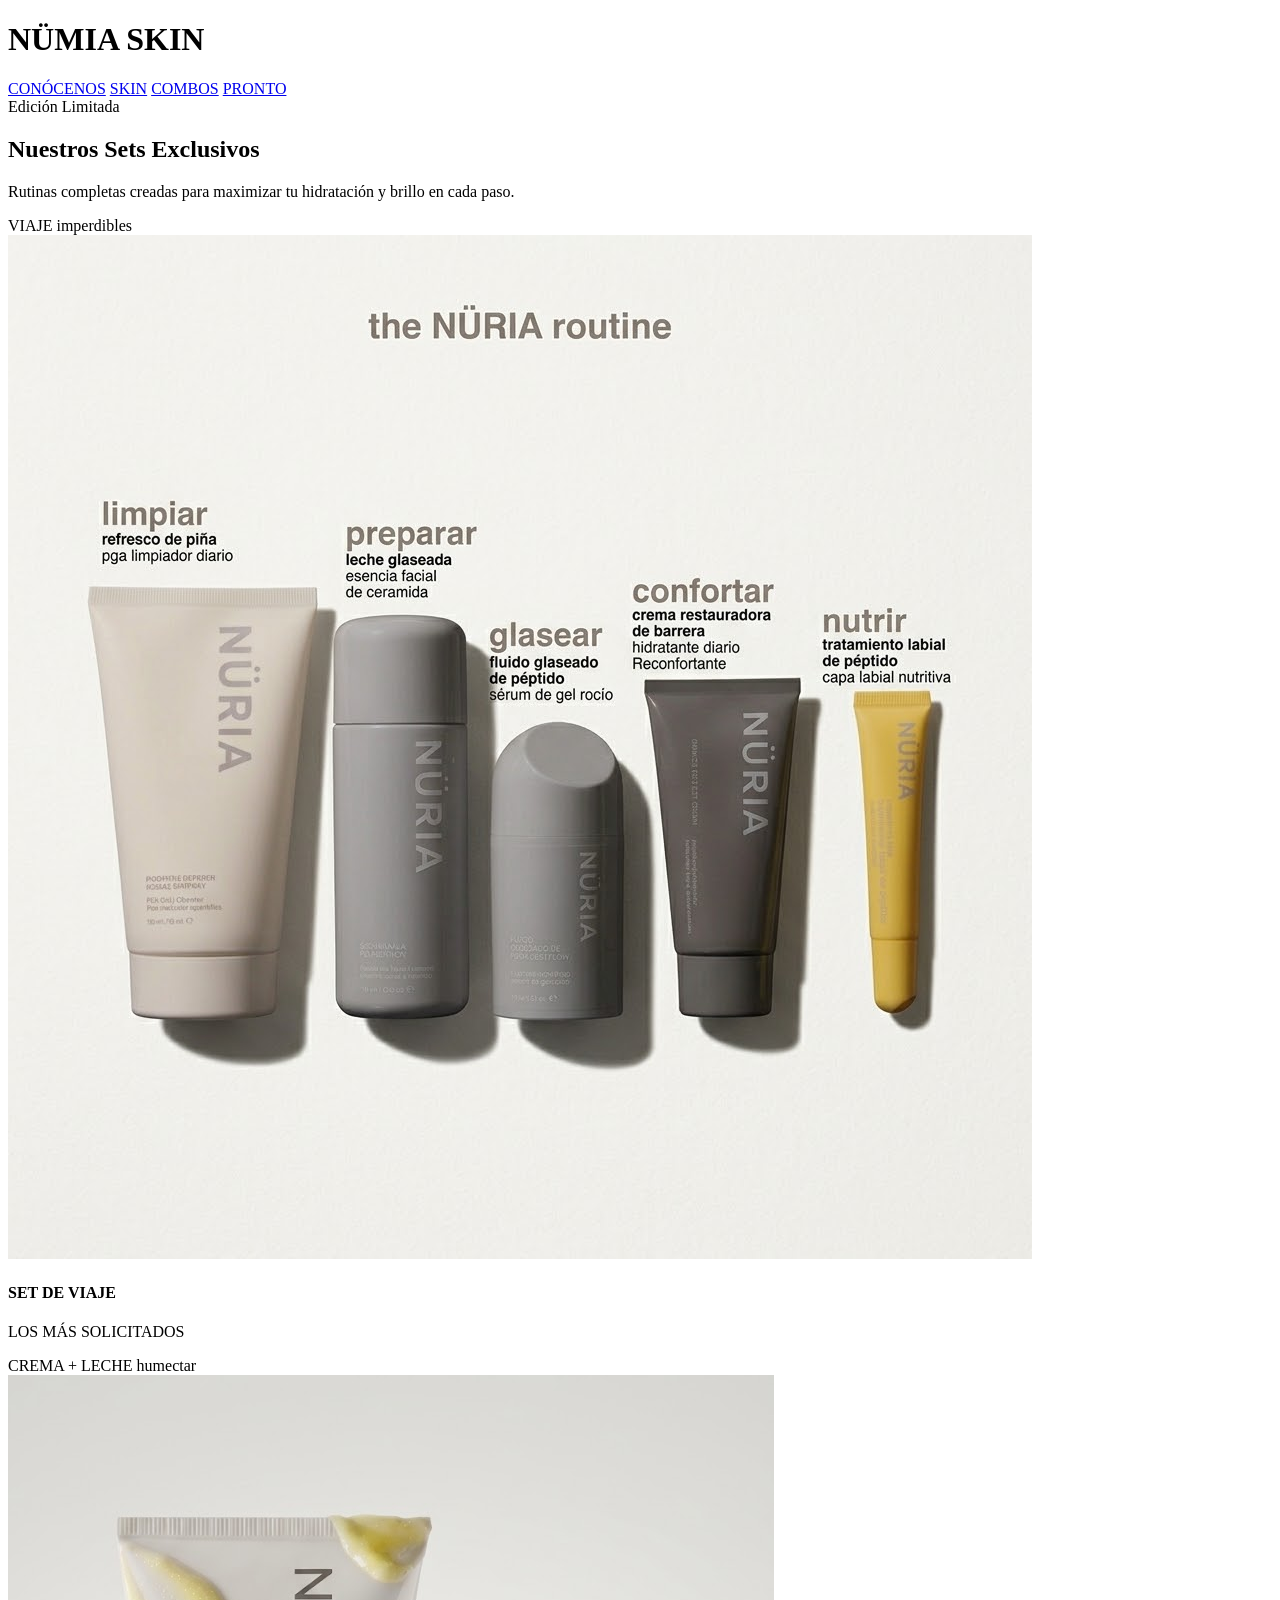
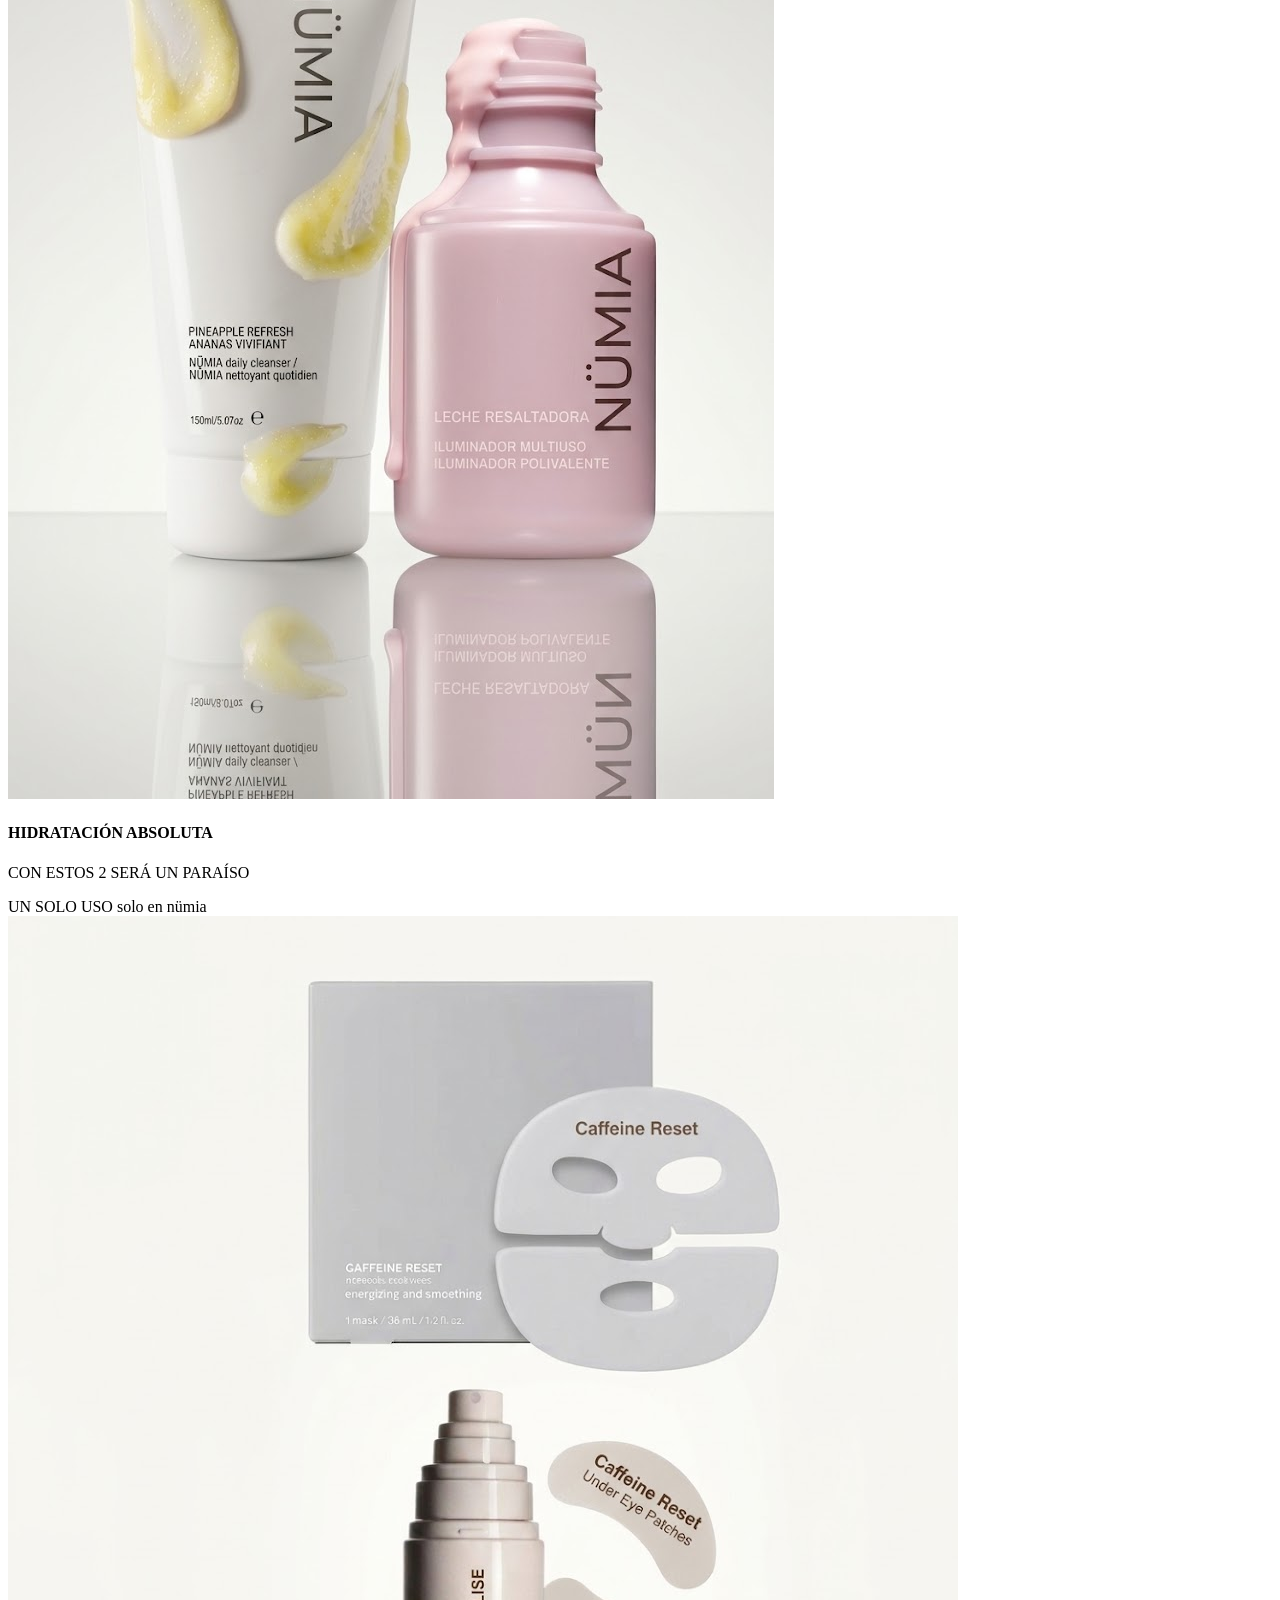
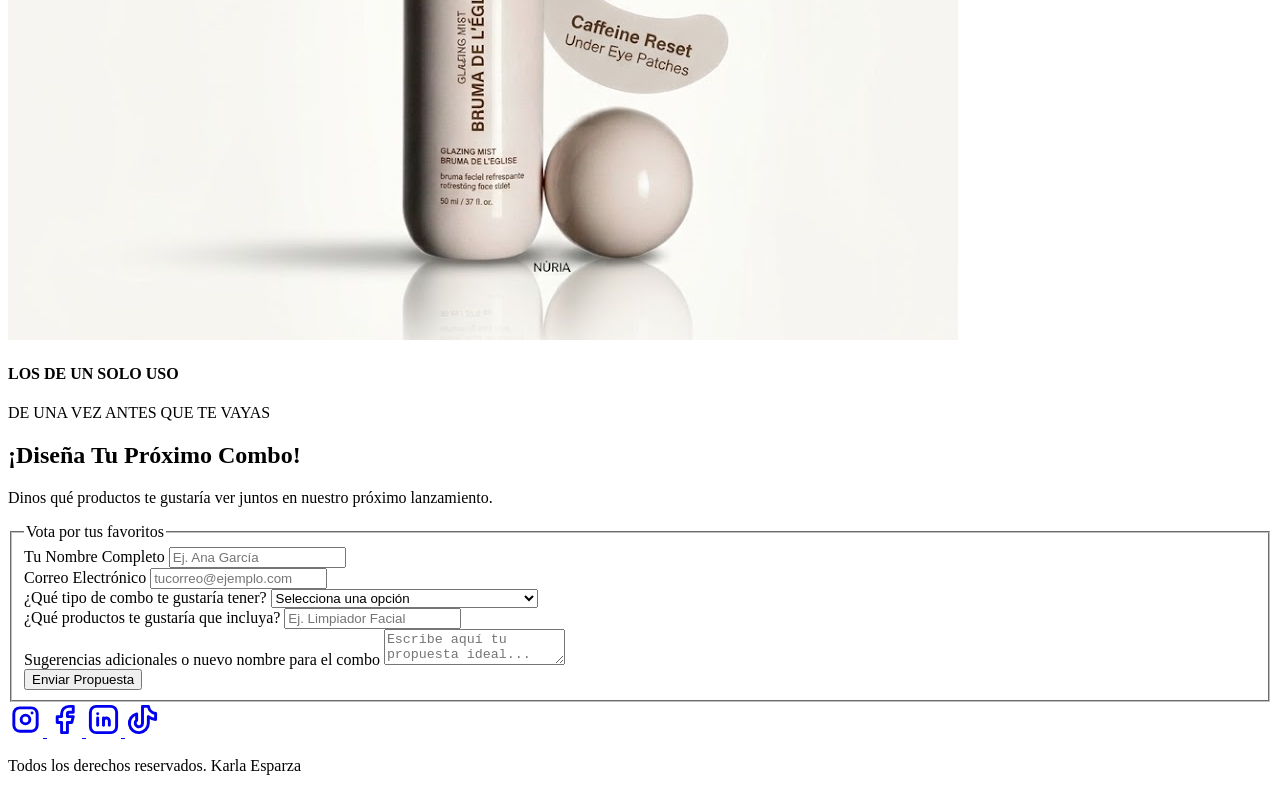
==== pages/COMBOS.html @ 0d48f8fa "Add files via upload" ====
<!DOCTYPE html>
<html lang="es">
<head>
    <meta charset="UTF-8">
    <meta name="viewport" content="width=device-width, initial-scale=1.0">
    <title>NÜMIA SKIN - Combos & Sets</title>
    <link rel="stylesheet" href="../css/styles.css">
</head>
<body>

    <!--el titulo de la página -->
    <header>
        <h1 class="titulo">NÜMIA <span> SKIN </span></h1>
    </header>

    <!-- la barra de navegacion que se mantenga igual -->
    <div class="nav-bg">
        <nav class="navegacion-principal contenedor">
            <a href="../index.html">CONÓCENOS</a>
            <a href="SKIN.html">SKIN</a>
            <a href="COMBOS.html">COMBOS</a>
            <a href="PRONTO.html">PRONTO</a>
        </nav>
    </div>

    <main class="contenedor">
       <!-- 3.1 banner que esta en la parte de arriba
        class es para que se separe de los demas, mt-s es para el margen de arriba para la separación  y mb-5 es para el margen de abajo para no pegarse tanto, span es el elemento se aislar de la frase para que no se salte, el otro es para que se vea distinto, mayúsculas y en negritas -->
        <section class="text-center mt-5 mb-5"> 
            <span class="subetiqueta uppercase text-bold">Edición Limitada</span>
            <h2>Nuestros Sets Exclusivos</h2>
            <p class="text-muted max-w-60 mx-auto">Rutinas completas creadas para maximizar tu hidratación y brillo en cada paso.</p>
        </section>

        <!-- -3.2 tarjetas de los combos  -->
        <section class="mb-5">
            <div class="grid-tarjetas">
                
                <!-- Tarjeta 1 -->
                <article class="tarjeta-combo">
                    <div class="tarjeta__header">
                        <span class="tarjeta__etiqueta">VIAJE</span>
                        <span class="badge-numia">imperdibles</span>
                    </div>
                    <div class="tarjeta__imagen-box">
                        <img src="../img/COMBOSKIT1.jpg" alt="SET DE VIAJE">
                    </div>
                    <div class="tarjeta__pie-simple">
                        <h4>SET DE VIAJE</h4>
                        <p>LOS MÁS SOLICITADOS</p>
                    </div>
                </article>

                <!-- Tarjeta 2 -->
                <article class="tarjeta-combo">
                    <div class="tarjeta__header">
                        <span class="tarjeta__etiqueta">CREMA + LECHE</span>
                        <span class="badge-numia">humectar</span>
                    </div>
                    <div class="tarjeta__imagen-box">
                        <img src="../img/COMBOSKIT2.jpg" alt="CREMA DE MANTEQUILLA + LECHE RESALTADORA">
                    </div>
                    <div class="tarjeta__pie-simple">
                        <h4>HIDRATACIÓN ABSOLUTA</h4>
                        <p>CON ESTOS 2 SERÁ UN PARAÍSO</p>
                    </div>
                </article>

                <!-- Tarjeta 3:-->
                <article class="tarjeta-combo">
                    <div class="tarjeta__header">
                        <span class="tarjeta__etiqueta">UN SOLO USO</span>
                        <span class="badge-numia">solo en nümia</span>
                    </div>
                    <div class="tarjeta__imagen-box">
                        <img src="../img/COMBOSKIT3.jpg" alt="LOS DE UN SOLO USO">
                    </div>
                    <div class="tarjeta__pie-simple">
                        <h4>LOS DE UN SOLO USO</h4>
                        <p>DE UNA VEZ ANTES QUE TE VAYAS</p>
                    </div>
                </article>

            </div>
        </section>

         <!--3.3 formulario de kit -->
        <section class="sombra mb-5">
            <h2 class="text-center">¡Diseña Tu Próximo Combo!</h2>
            <p class="text-center text-muted mb-4">Dinos qué productos te gustaría ver juntos en nuestro próximo lanzamiento.</p>

            <form class="formulario">
                <fieldset>
                    <legend>Vota por tus favoritos</legend>

                    <div class="contenedor-campos">
                        <div class="campo">
                            <label>Tu Nombre Completo</label>
                            <input class="input-text" type="text" placeholder="Ej. Ana García" required>
                        </div>

                        <div class="campo">
                            <label>Correo Electrónico</label>
                            <input class="input-text" type="email" placeholder="tucorreo@ejemplo.com" required>
                        </div>
                        
                       <!-- es la caja donde este agrupada en cuanto la pregunta y respuesta y label es donde indica que contesten, display es el que se despligue el menú sea accesible, imput-text es para crear el menu es desplegable, input le da un borde esquinado y relleno, select quita los bordes de color azul y que sea de manera punteada, option de value es para las opciones se desplieguen, aparte es pata los set de viajes y value es el texto corto que realmente se envie en base de datos o se manda al correo.-->
                        <div class="campo">
                            <label>¿Qué tipo de combo te gustaría tener?</label>
                            <select class="input-text select-custom">
                                <option value="" disabled selected>Selecciona una opción</option>
                                <option value="viaje">SET PARA VIAJES (Versiones miniatura)</option>
                                <option value="duo">Dúo de la suerte (Mascarilla + Sorpresa)</option>
                                <option value="brillo">SET DE BRILLO (Hidratante + Glow)</option>
                                <option value="noche">SET DE NOCHE (Bálsamo + Sérum)</option>
                                <option value="otro">Otro combo personalizado</option>
                            </select>
                        </div>

                        <div class="campo">
                            <label>¿Qué productos te gustaría que incluya?</label>
                            <input class="input-text" type="text" placeholder="Ej. Limpiador Facial" required>
                        </div>

                        <div class="campo">
                            <label>Sugerencias adicionales o nuevo nombre para el combo</label>
                            <textarea class="input-text" placeholder="Escribe aquí tu propuesta ideal..."></textarea>
                        </div>

                        <div class="enviar text-center">
                            <input type="submit" class="boton w-100" value="Enviar Propuesta">
                        </div>
                    </div>
                </fieldset>
            </form>
        </section>
    </main>

    <!-- este es para las redes sociales que siempre estan de manera repetetiva -->
    <footer>
        <div class="Redes-Sociales">
            <a href="https://www.instagram.com/esparzaaragon" aria-label="Instagram">
                <svg xmlns="http://www.w3.org/2000/svg" width="35" height="35" viewBox="0 0 24 24" fill="none" stroke="currentColor" stroke-width="2" stroke-linecap="round" stroke-linejoin="round" class="icon icon-tabler icons-tabler-brand-instagram"><path stroke="none" d="M0 0h24v24H0z" fill="none"/><path d="M4 8a4 4 0 0 1 4 -4h8a4 4 0 0 1 4 4v8a4 4 0 0 1 -4 4h-8a4 4 0 0 1 -4 -4l0 -8"/><path d="M9 12a3 3 0 1 0 6 0a3 3 0 0 0 -6 0"/><path d="M16.5 7.5v.01"/></svg>
            </a>
            <a href="https://www.facebook.com/share/1ZCRbCzk3D/" aria-label="Facebook">
                <svg xmlns="http://www.w3.org/2000/svg" width="35" height="35" viewBox="0 0 24 24" fill="none" stroke="currentColor" stroke-width="2" stroke-linecap="round" stroke-linejoin="round" class="icon icon-tabler icons-tabler-brand-facebook"><path stroke="none" d="M0 0h24v24H0z" fill="none"/><path d="M7 10v4h3v7h4v-7h3l1 -4h-4v-2a1 1 0 0 1 1 -1h3v-4h-3a5 5 0 0 0 -5 5v2h-3"/></svg>
            </a>
            <a href="https://www.linkedin.com/in/karla-daniela-esparza-aragon-255307413/" aria-label="LinkedIn">
                <svg xmlns="http://www.w3.org/2000/svg" width="35" height="35" viewBox="0 0 24 24" fill="none" stroke="currentColor" stroke-width="2" stroke-linecap="round" stroke-linejoin="round" class="icon icon-tabler icons-tabler-brand-linkedin"><path stroke="none" d="M0 0h24v24H0z" fill="none"/><path d="M8 11v5"/><path d="M8 8v.01"/><path d="M12 16v-5"/><path d="M16 16v-3a2 2 0 1 0 -4 0"/><path d="M3 7a4 4 0 0 1 4 -4h10a4 4 0 0 1 4 4v10a4 4 0 0 1 -4 4h-10a4 4 0 0 1 -4 -4l0 -10"/></svg>
            </a>
            <a href="https://www.tiktok.com/@karla_arag?_r=1&_t=ZS-998hCwXLI4e" aria-label="TikTok">
                <svg xmlns="http://www.w3.org/2000/svg" width="35" height="35" viewBox="0 0 24 24" fill="none" stroke="currentColor" stroke-width="2" stroke-linecap="round" stroke-linejoin="round" class="icon icon-tabler icons-tabler-brand-tiktok"><path stroke="none" d="M0 0h24v24H0z" fill="none"/><path d="M21 7.917v4.034a9.948 9.948 0 0 1 -5 -1.951v4.5a6.5 6.5 0 1 1 -8 -6.326v4.326a2.5 2.5 0 1 0 4 2v-11.5h4.083a6.005 6.005 0 0 0 4.917 4.917"/></svg>
            </a>
        </div>
        <p>Todos los derechos reservados. Karla Esparza</p>
    </footer>

</body>
</html>
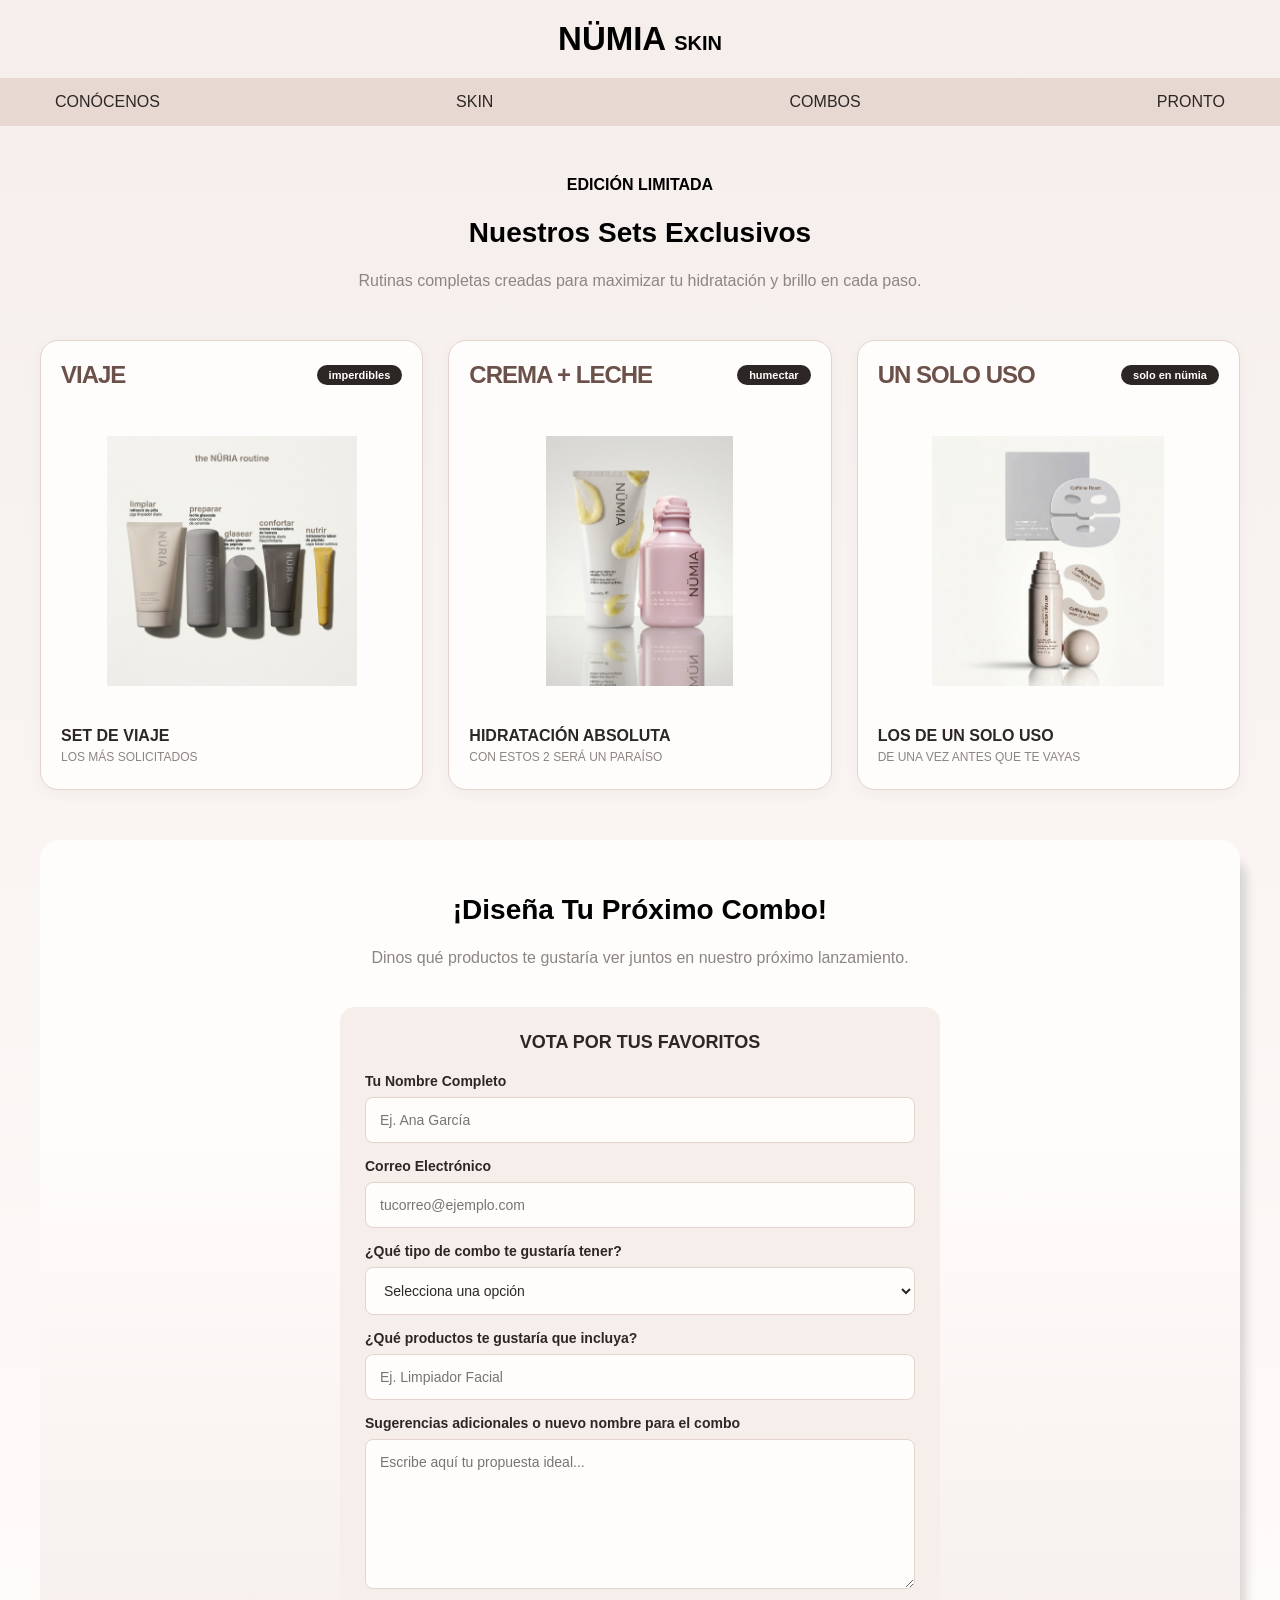
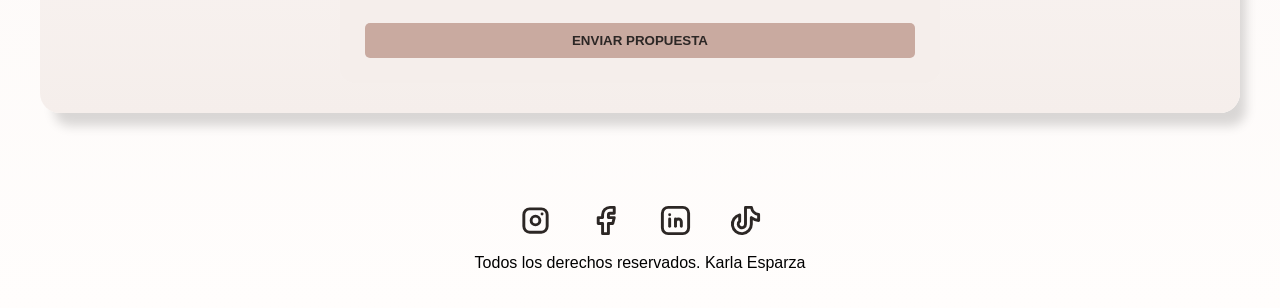
==== commit 8e6abe62: "Update COMBOS.html" ====
--- a/pages/COMBOS.html
+++ b/pages/COMBOS.html
@@ -4,7 +4,7 @@
     <meta charset="UTF-8">
     <meta name="viewport" content="width=device-width, initial-scale=1.0">
     <title>NÜMIA SKIN - Combos & Sets</title>
-    <link rel="stylesheet" href="../css/styles.css">
+    <link rel="stylesheet" href="../CSS/Styles.css">
 </head>
 <body>
 
@@ -156,4 +156,4 @@
     </footer>
 
 </body>
-</html>+</html>
--- a/CSS/Styles.css
+++ b/CSS/Styles.css
@@ -0,0 +1,1040 @@
+/* Variables en CSS */
+/* Aquí puse todos los colores que ocuparé y pondré en los códigos */
+:root {
+    --blanco: #FFFDFC;
+    --oscuro: #2C2725;
+    --CafeMedio: #8C8580;
+    --primario: #E8D8D2;
+    --secundario: #C9AAA0;
+    --CremaClaro: #F5EEEB;
+    --CremaOscuro: #E2D3CD;
+    --CafeClarito: #6B5149;
+    --rosa: #D8B9B0;
+    --crema: #F1E5DE;
+
+    /* Esta es para la tipografía, en la primera es la fuente que quiero usar y en la segunda vendría siendo lo del tamaño de la letra */
+    --fuentePrincipal: "Work Sans", sans-serif;
+    --tamanoFuente: 3.3rem;
+}
+
+/* En esta se conecta con todos los html, o sea que este vendría siendo para todo. 
+    font-size sirve para cambiar el tamaño de la letra, box-sizing me ayuda para evitar que las cajas que puse no se hagan más grandes de lo que puse, más aparte no me mueva todo lo de la página, scroll-snap-type: y mandatory este es para deslizar y que todo encaje en cada sección que puse, con esto me evito de problemas de que no encaje de manera incorrecta.
+    1rem=10px */
+html {
+    font-size: 62.5%;
+    box-sizing: border-box;
+    scroll-snap-type: y mandatory;
+}
+
+/* este vendría siendo para que todo lo que puse no se agrande ni se descuadre todo lo que puse. */
+*, *:before, *:after {
+    box-sizing: inherit;
+}
+
+/* Body es el cuerpo de nuestra página, font-size es el tamaño de la letra y no se vea con diferentes letras, font-family es el tipo de letra, font-weight es el grosor de la letra, background-image este sirve desvanece el fondo puse el color crema a blanco arriba y margin quita los bordes o los espacios que puse alrededor y se pegue a la orilla. */
+body {
+    font-size: 1.6rem;
+    font-family: var(--fuentePrincipal);
+    font-weight: 400;
+    background-image: linear-gradient(to top, var(--blanco) 0%, var(--CremaClaro) 100%);
+    margin: 0;
+}
+
+/* estos son para los títulos y subtítulos, el primero es para centrarlo y h2 es para los subtítulos se vean más grandes y h3 le da los títulos que puse en las tarjetas */
+h1, h2, h3 {
+    text-align: center;
+}
+
+h2 {
+    font-size: 2.8rem;
+}
+
+h3 {
+    font-size: 1.8rem;
+}
+
+/* contenedor es para mantener todo centrado aparte es para que las fotos, botones y textos no se vayan para la orilla y no se vea demasiado grande, por eso max-width es para tener un tipo límite en lo ancho de mi página y margin es para que quede a la mitad o sea que este lo usé para lo del formulario que no haya nada a los lados. */
+.contenedor {
+    max-width: 120rem;
+    margin: 0 auto;
+}
+
+/* sombra es para que vuelen las tarjetas que dé como ese efecto, box-shadow este se encarga de poner la sombra en la parte de abajo y despegada en sí, border-radius es para redondear las esquinas de los contenedores y background-image es para el degradado de la parte de abajo del mismo, padding es el que me ayudó a que no se pegara todo a la orilla de los contenedores */
+.sombra {
+    box-shadow: 10px 17px 11px -4px rgba(0,0,0,0.15);
+    border-radius: 2rem;
+    background-image: linear-gradient(to top, var(--CremaClaro) 0%, var(--blanco) 70%);
+    padding: 3rem;
+}
+
+/* botón: este lo puse en lo que vendría siendo el primero pues sería que le puse color al botón en sí, el padding es para el espacio y no me quede todo pegado, margin-top es para que el botón esté en la parte de abajo, text-decoration este le quita lo que pasa al principio que se le pone la raya azul este lo ocupé para los enlaces rápidos, text-transform este pone en mayúsculas el botón, border pues redondear las esquinas, width este es para que el botón esté del ancho del espacio o sea que esté bastante grande, text-align es para que el texto que puse esté en medio, border le quité lo feo que se ve sin esto, display permite que este se quede estático para que esté como lo puse anteriormente y color es pues las letras que puse, font-weight es para poner el texto en negritas para que resalte. */
+.boton {
+    background-color: var(--secundario);
+    padding: 1rem 3rem;
+    margin-top: 1rem;
+    text-decoration: none;
+    text-transform: uppercase;
+    border-radius: 0.5rem;
+    width: 80%;
+    text-align: center;
+    border: none;
+    display: inline-block;
+    color: var(--oscuro);
+    font-weight: 600;
+}
+
+/* este está para que cuando le pique se ponga de color, cursor es para que se pueda hacer clic y se metan a combos y background es para que cambie de color y pues el color que le asigné lo puse blanco */
+.boton:hover {
+    cursor: pointer;
+    background-color: var(--CafeClarito);
+    color: var(--blanco);
+}
+
+/* 0.1 la parte de arriba y pues lo primero que se ve 
+font-size es tamaño de letra y margin es para los espacios y el 0 es para que esté libre de los 2 lados */
+.titulo {
+    font-size: var(--tamanoFuente);
+    margin: 2rem 0;
+}
+
+/* este está dentro de un título para que se vea distinto y por eso el tamaño de la letra */
+.titulo span {
+    font-size: 2rem;
+}
+
+/* este es la parte de arriba que puse donde está lo de los combos, pronto y los que puse y el color que puse es lo que está de fondo */
+.nav-bg {
+    background-color: var(--primario);
+}
+
+/* es la que se encuentran todos los enlaces que puse o sea en el menú, display: flex es para acomodar y alinear, flex-direction es para que los enlaces se pongan debajo de otro este es más para los teléfonos y el último es para que se alineen al centro */
+.navegacion-principal {
+    display: flex;
+    flex-direction: column;
+    align-items: center;
+}
+
+/* esta es más para aplicarlas en más anchos, esta es tipo que cuando se vea en algo se vea bien, flex-direction es para que se cambien los enlaces en una sola línea horizontal, justify-content dar espacio entre cada uno, .boton este se encarga de que ya los botones no estén de 80% si no que se adapten al ancho de las cosas */
+@media (min-width: 480px) {
+    .navegacion-principal {
+        flex-direction: row;
+        justify-content: space-between;
+    }
+
+    .boton {
+        width: auto;
+    }
+}
+
+/* diseño de los enlaces este es a, padding es para que sea más fácil de picarle y el color que le puse al enlace y text-decoration es quitar lo azul, transition hace que se cambie de color de manera tranquila */
+.navegacion-principal a {
+    padding: 1.5rem;
+    color: var(--oscuro);
+    text-decoration: none;
+    font-size: 1.6rem;
+    font-weight: 500;
+    transition: background-color 0.2s ease;
+}
+
+/* este se encarga de que cambie de color cuando se quiera cambiar al menú, pinta la parte del fondo de café claro detrás de que le des clic, y el último es para que las letras no se pierdan de cierta manera */
+.navegacion-principal a:hover {
+    background-color: var(--secundario);
+    color: var(--blanco);
+}
+
+/* 1. INDEX */
+/* 1.1 parte de la portada hero es la imagen que está en la parte de arriba, la primera es que la imagen esté en la parte de atrás del texto, background es para que no se repita la imagen si es que la imagen está pequeña, la tercera es para que la imagen alcance a cubrir el espacio sin que se vea feo, el cuarto centra la imagen para que quede lo más importante en medio, quinto le da la altura, position es que las letras de skincare de confianza se queden estáticas, y lo último es para que le deje un espacio antes del icono que puse */
+.hero {
+    background-image: url(../img/IMGHERO.png);
+    background-repeat: no-repeat;
+    background-size: cover;
+    background-position: center;
+    height: 60rem;
+    position: relative;
+    margin-bottom: 2rem;
+}
+
+/* es la que está en la parte que va arriba, position es para que esté arriba como las letras, el segundo es para que se vea negro con la opacidad y que las letras que puse se vean más, width es lo que cubra todo el ancho y el otro sería lo alto, display es para que pueda acomodar el título, frase y el botón, flex-direction acomoda que esté uno abajo de otro, justify centra todo lo que está de arriba a abajo */
+.contenido-hero {
+    position: absolute;
+    background-color: rgba(0, 0, 0, 0.4);
+    width: 100%;
+    height: 100%;
+    display: flex;
+    flex-direction: column;
+    align-items: center;
+    justify-content: center;
+}
+
+/* es el que puse para lo del skincare de confianza, el primero es que esté centrado, tamaño de la letra, que pinte el color de las letras en blanco y deje un espacio para que no se vea todo pegado */
+.subtitulo {
+    text-align: center;
+    font-size: 3.8rem;
+    color: var(--blanco);
+    margin-bottom: 2rem;
+}
+
+/* este es donde está lo del icono y el botón, font-weight es para que esté en negritas, el color y el tamaño de la letra */
+.place {
+    font-weight: 600;
+    color: var(--blanco);
+    font-size: 1.8rem;
+}
+
+/* 1.2 apartado de VALORES Y SERVICIOS
+es la caja donde puse los valores e iconos display es para que esté ordenada en filas y columnas, grid-template-columns este me ayudó a tener 1 sola columna que ocupa el ancho, gap es la separación entre cada tarjeta y no se vea como todas pegadas. */
+.servicios {
+    display: grid;
+    grid-template-columns: 1fr;
+    gap: 3rem;
+}
+
+/* Cambia cuando se cambia de pantalla, este va a hacer que las columnas se dividan entre 3 pero que queden iguales, o sea pone una fila como tal. */
+@media (min-width: 780px) {
+    .servicios {
+        grid-template-columns: repeat(3, 1fr);
+    }
+}
+
+/* este es importante ya que guarda todo lo que pongo en servicios, display es para ordenar las cosas internas, flex-direction que el círculo, el texto y el título se vean de arriba para abajo, centra todo en medio */
+.servicio {
+    display: flex;
+    flex-direction: column;
+    align-items: center;
+}
+
+/* es donde se encuentra el icono, altura, ancho, parte de atrás de qué color lo puse, redondear las orillas, alinear el icono, centra el dibujo de manera horizontal dentro del círculo y el otro verticalmente, y deja espacio para que no se pegue con los valores */
+.servicio .icono {
+    height: 12rem;
+    width: 12rem;
+    background-color: var(--CremaClaro);
+    border-radius: 50%;
+    display: flex;
+    justify-content: center;
+    align-items: center;
+    margin-bottom: 1.5rem;
+}
+
+/* este es el texto que puse como la descripción que usé, line-height es espacio entre las líneas, esté centrado el texto, el color de las letras y el tamaño de la letra */
+.servicio p {
+    line-height: 1.8;
+    text-align: center;
+    color: var(--CafeMedio);
+    font-size: 1.4rem;
+}
+
+/* 1.3 CARRUSEL DE PRODUCTOS 
+margin-top es el primero ya que es la separación con los otros, margin-bottom es para dejar separación abajo y padding es para dejar espacio de los lados */
+.seccion-carrusel {
+    margin-top: 5rem;
+    margin-bottom: 5rem;
+    padding: 0 1.5rem;
+}
+
+/* como tal la caja del carrusel, que ocupe el ancho del contenedor, position es para que ninguna cosa se mueva fuera de la caja como tal que todo se quede adentro */
+.carrusel-contenedor {
+    width: 100%;
+    position: relative;
+}
+
+/* moverlas para los lados, display que esté de manera horizontal, gap dejar la separación entre cada tarjeta, overflow-x es para deslizar si no se pueden ver todas, scroll deslizar rápido, padding dejar espacio para que se vean todas las imágenes */
+.carrusel-pista {
+    display: flex;
+    gap: 2rem;
+    overflow-x: auto;
+    scroll-behavior: smooth;
+    padding-bottom: 2rem;
+}
+
+/* el tamaño como tal de la barra de abajo y el tamaño */
+.carrusel-pista::-webkit-scrollbar {
+    height: 6px;
+}
+
+/* este se encarga de que se vea bonita la barra para el scroll, desde el color y las puntas que están redondeadas */
+.carrusel-pista::-webkit-scrollbar-thumb {
+    background-color: var(--secundario);
+    border-radius: 1rem;
+}
+
+/* este es para cada una con la imagen y el texto, flex este es para que cuando esté en el celular se puedan ver cada tarjeta en el porcentaje que le puse, scroll-snap-align es que esté en el centro, position es para que no se encime la foto y el texto como tal, redondear las esquinas, overflow es para que la foto no se salga de la tarjeta, altura que quiero que tengan como tal, box-shadow no más por inventada la neta es para que se vea bonito que no se vea tosco en cuanto a la sombra que parezcan que no están pegadas */
+.carrusel-slide {
+    flex: 0 0 70%;
+    scroll-snap-align: center;
+    position: relative;
+    border-radius: 1.8rem;
+    overflow: hidden;
+    height: 40rem;
+    background-color: var(--blanco);
+    box-shadow: 0 8px 20px rgba(0, 0, 0, 0.04);
+}
+
+/* este lo puse para computadoras, flex es para que se puedan ver las 3 tarjetas a la vez */
+@media (min-width: 768px) {
+    .carrusel-slide {
+        flex: 0 0 calc(33.333% - 1.4rem);
+    }
+}
+
+/* imagen de cada tarjeta, llene lo ancho y largo, llene todo el espacio sin que se pixelee, elimine cada parte que está en blanco */
+.carrusel-slide img {
+    width: 100%;
+    height: 100%;
+    object-fit: cover;
+    display: block;
+}
+
+/* información de cada tarjeta, primero que se ponga arriba de la imagen, que el botón que está en la izquierda que quede fijamente, el ancho de la tarjeta, deje un espacio o sea que no se vea al ras, que se vea un degradado para que las letras se vean */
+.carrusel-info {
+    position: absolute;
+    bottom: 0;
+    left: 0;
+    width: 100%;
+    padding: 1.5rem;
+    background: linear-gradient(to top, rgba(44, 39, 37, 0.7) 0%, transparent 100%);
+}
+
+/* Ponerles el nombre a cada producto, color blanco, tamaño de la letra que las ponga en negritas, márgenes afuera para que no se desacomoden como tal y el texto esté alineado */
+.carrusel-titulo {
+    color: var(--blanco);
+    font-size: 1.5rem;
+    font-weight: 600; 
+    margin: 0;
+    text-align: left;
+}
+
+/* 1.4 FORMULARIO para conocernos más */
+.seccion-formulario {
+    padding: 2rem 1.5rem;
+}
+
+.formulario { 
+/* Width es para que ocupe el ancho y que nunca se corte como tal, margin es para centrar horizontalmente y que sea equivalente a ambos lados */
+    background-color: var(--CremaClaro);
+    width: min(60rem, 100%); 
+    margin: 0 auto;
+    padding: 2.5rem;
+    border-radius: 1.5rem;
+}
+
+/* es para todo lo que puse adentro o sea el texto y los recuadros de respuesta y que no sea como tan tosco en cuanto a los márgenes */
+.formulario fieldset {
+    border: none;
+    padding: 0;
+    margin: 0;
+}
+
+/* este es para el título, centrado, tamaño de letra, que se convierta en mayúsculas y en negritas, dejando un espacio y en color café */
+.formulario legend {
+    text-align: center;
+    font-size: 1.8rem;
+    text-transform: uppercase;
+    font-weight: 700;
+    margin-bottom: 2rem;
+    color: var(--oscuro);
+}
+
+/* Este es para cada uno y es para que las etiquetas estén juntas para escribir */
+.campo {
+    margin-bottom: 1.5rem;
+}
+
+/* este es para contestar o las letritas que están para escribir, letras de color en negritas se diferencien, margin dejar espacio abajo para donde se escriba, el recuadro esté abajo del texto, letra y alineada */
+.campo label {
+    color: var(--oscuro);
+    font-weight: 600;
+    margin-bottom: 0.8rem;
+    display: block;
+    font-size: 1.4rem;
+    text-align: left;
+}
+
+/* este es para el texto, ancho completo, poner un borde para que se vea la orilla, poner una separación para que no se vea todo pegado a la hora de escribir, redondear esquinas. */
+.input-text {
+    width: 100%;
+    border: 1px solid var(--CremaOscuro);
+    padding: 1.4rem;
+    border-radius: 0.8rem;
+    background-color: var(--blanco);
+    font-family: inherit;
+    font-size: 1.4rem;
+    color: var(--oscuro);
+}
+
+/* este es para cuéntanos más, la altura y que se pueda mover de la esquina ya sea para que esté grande o esté pequeño y se estira a los lados según tu preferencia */
+.campo textarea {
+    height: 15rem;
+    resize: vertical;
+}
+
+.enviar .boton {
+    width: 100%;
+    margin-top: 1.5rem;
+}
+
+/* 1.5 NOTICIAS
+hice primero la separación para que no esté pegado todo y dejar un margen de abajo y de los lados */
+.seccion-noticias {
+    padding: 2rem 1.5rem;
+}
+
+/* poner los contenedores para las noticias, grid es para que no más se haga una columna, gap una separación */
+.grid-noticias {
+    display: grid;
+    grid-template-columns: 1fr;
+    gap: 2.5rem;
+}
+
+/* para acomodarlas en computadora y que las tres se vean */
+@media (min-width: 768px) {
+    .grid-noticias {
+        grid-template-columns: repeat(3, 1fr);
+    }
+}
+
+/* overflow es recortar lo que le sobra a la imagen pero respetando las esquinas */
+.tarjeta-noticia {
+    background-color: var(--blanco);
+    border: 1px solid var(--CremaOscuro);
+    border-radius: 1.5rem;
+    overflow: hidden;
+    display: flex;
+    flex-direction: column;
+    box-shadow: 0 4px 15px rgba(0, 0, 0, 0.03);
+}
+
+.noticia-img {
+    width: 100%;
+    height: 22rem;
+    overflow: hidden;
+}
+
+/* object-fit ajusta y recorta para que no se deforme, y display es para eliminar como el espacio que me quedaba abajo */
+.noticia-img img {
+    width: 100%;
+    height: 100%;
+    object-fit: cover;
+    display: block;
+}
+
+/* flex-grow es para que se estire y complete como tal el espacio */
+.noticia-cuerpo {
+    padding: 2rem;
+    display: flex;
+    flex-direction: column;
+    flex-grow: 1;
+}
+
+/* la noticia como tal */
+.noticia-titulo {
+    font-size: 1.8rem;
+    font-weight: 700;
+    color: var(--oscuro);
+    text-align: left;
+    margin: 0 0 1rem 0;
+}
+
+/* las letras de abajo de la noticia, flex-grow es el enlace de leer más y que todos queden iguales */
+.noticia-resumen {
+    font-size: 1.3rem;
+    color: var(--CafeMedio);
+    line-height: 1.6;
+    margin: 0 0 1.5rem 0;
+    text-align: left;
+    flex-grow: 1;
+}
+
+/* el enlace de leer más, texto es para quitar la línea azul, align-self es alinear el enlace */
+.noticia-link {
+    font-size: 1.3rem;
+    color: var(--CafeClarito);
+    font-weight: 700;
+    text-decoration: none;
+    align-self: flex-start;
+}
+
+/* este es para que el enlace tenga la línea de abajo y llame más la atención a mi parecer */
+.noticia-link:hover {
+    text-decoration: underline;
+}
+
+/* 1.6 Comentarios de clientas */
+.seccion-testimonios {
+    padding: 2rem 1.5rem;
+}
+
+/* la caja donde están puestas, grid esta vez es solo una columna y aplica para lo de abajo en sí el comentario, gap separación */
+.grid-testimonios {
+    display: grid;
+    grid-template-columns: 1fr;
+    gap: 2.5rem;
+}
+
+@media (min-width: 768px) {
+    .grid-testimonios {
+        grid-template-columns: repeat(3, 1fr);
+    }
+}
+
+/* flex-direction es para alinear los elementos en una columna que mis estrellas estén arriba, el texto en medio y quien lo dice abajo, box es para la sombra */
+.tarjeta-testimonio {
+    background-color: var(--blanco);
+    border: 1px solid var(--CremaOscuro);
+    border-radius: 1.5rem;
+    padding: 2.5rem 2rem;
+    display: flex;
+    flex-direction: column;
+    justify-content: space-between;
+    box-shadow: 0 4px 15px rgba(0, 0, 0, 0.03);
+}
+
+/* letter es espacio entre las estrellas para que no se junten */
+.testimonio-estrellas {
+    font-size: 1.6rem;
+    color: var(--CafeClarito);
+    letter-spacing: 2px;
+    margin-bottom: 1.5rem;
+}
+
+/* line es para poderla leer a gusto, margin cero de márgenes pero que abajo sí se deje espacio, flex-grow es para que se vea la información casi igual */
+.testimonio-texto {
+    font-size: 1.4rem;
+    color: var(--oscuro);
+    line-height: 1.6;
+    font-style: italic;
+    margin: 0 0 2rem 0;
+    flex-grow: 1;
+}
+
+/* información de nuestros clientes, border-top es para que se vean separadas las cajas */
+.testimonio-autor {
+    border-top: 1px solid var(--CremaClaro);
+    padding-top: 1.2rem;
+}
+
+/* margin es para que no se mueva nada */
+.autor-nombre {
+    font-size: 1.3rem;
+    font-weight: 700;
+    color: var(--oscuro);
+    margin: 0; 
+}
+
+.verificado {
+    font-size: 1.1rem;
+    color: var(--secundario);
+    font-weight: 500;
+}
+
+.producto-usado {
+    font-size: 1.1rem;
+    color: var(--CafeMedio);
+}
+
+/* 1.7 aside o sea los enlaces y línea como tal */
+.aside-horizontal {
+    padding: 0 1.5rem;
+}
+
+/* fondo, borde, esquinas, lo interno del contenedor, acomodo, centrado, espacio */
+.aside-horizontal__contenedor {
+    background-color: var(--CremaOscuro);
+    border: 1px solid var(--CafeClarito);
+    border-radius: 1.5rem;
+    padding: 2rem 3rem;
+    display: flex;
+    flex-direction: column;
+    align-items: center;
+    gap: 1.5rem;
+}
+
+/* 1 fila, título a la izquierda y los links a la derecha */
+@media (min-width: 768px) {
+    .aside-horizontal__contenedor {
+        flex-direction: row;
+        justify-content: space-between;
+    }
+}
+
+/* tamaño, color, el margen que ya puse desde arriba, mayúsculas, negritas */
+.aside-horizontal__titulo {
+    font-size: 1.6rem;
+    color: var(--oscuro);
+    margin: 0;
+    text-transform: uppercase;
+    font-weight: 700;
+}
+
+/* está como ul, afuera las viñetas, se acomodan como tal en lista, acomoda en horizontal, flex-wrap es por si llego a poner más enlaces sigan en la misma fila */
+.aside-horizontal__lista {
+    list-style: none;
+    padding: 0;
+    margin: 0;
+    display: flex;
+    flex-wrap: wrap;
+    justify-content: center;
+    gap: 2rem;
+}
+
+/* links */
+.aside-horizontal__lista a {
+    text-decoration: none;
+    color: var(--negro);
+    font-size: 1.4rem;
+    font-weight: 500;
+}
+
+/* el color que le otorgué cuando le picas */
+.aside-horizontal__lista a:hover {
+    color: var(--negro);
+}
+
+/* 2. SKIN */ 
+/* 2.1 SKIN lo primero que ves, espacio arriba, derecha, abajo e izquierda y todo bien centrado */
+.skin-banner {
+    padding: 6rem 2rem 3rem 2rem;
+    text-align: center;
+}
+
+/* texto del banner, puse un ancho para que no se me descuadre, que esté centrada */
+.skin-banner__texto {
+    max-width: 70rem;
+    margin: 0 auto;
+}
+
+/* el letrero que puse de cuidado facial o nueva línea, display que cumpla su función más aparte la imagen esté bien, margin es para el espacio de abajo para que se despegue del título */
+.skin-banner .subetiqueta {
+    font-size: 1.3rem;
+    font-weight: 700;
+    letter-spacing: 2px;
+    color: var(--CafeClarito);
+    display: inline-block;
+    margin-bottom: 1rem;
+}
+
+/* lo principal del banner */
+.skin-banner h2 {
+    font-size: 3.6rem;
+    color: var(--oscuro);
+    margin-bottom: 1.5rem;
+}
+
+/* p es texto mayormente yo lo ocupé para la información */
+.skin-banner p {
+    font-size: 1.6rem;
+    color: var(--CafeMedio);
+    line-height: 1.8;
+}
+
+/* 2.2 PRODUCTOS */
+.seccion-productos {
+    padding: 2rem 1.5rem 6rem 1.5rem;
+}
+
+/* tamaño, espacio para las tarjetas, color */
+.subtitulo-seccion {
+    font-size: 2.8rem;
+    margin-bottom: 3.5rem;
+    color: var(--oscuro);
+}
+
+.grid-tarjetas {
+    display: grid;
+    grid-template-columns: 1fr;
+    gap: 2.5rem;
+}
+
+/* 3 tarjetas en una sola fila, computadora */
+@media (min-width: 820px) {
+    .grid-tarjetas {
+        grid-template-columns: repeat(3, 1fr);
+    }
+}
+
+/* estructura de las 3, posición para que no se salga, redondear, overflow cortar imagen para que las esquinas estén redondeadas, min-height es para la altura de la imagen, fondo, justify-content títulos arriba y el botón al final */
+.tarjeta {
+    position: relative;
+    border-radius: 1.8rem;
+    overflow: hidden;
+    min-height: 48rem;
+    background-color: var(--blanco);
+    display: flex;
+    flex-direction: column;
+    justify-content: space-between;
+    box-shadow: 0 10px 25px rgba(0, 0, 0, 0.05);
+}
+
+/* franja adentro, alinear, separar los extremos de izquierda a derecha, centrar vertical, padding que se vea como una camita, z-index pone el texto encima de la imagen para que no quede abajo como tal y se vea atrapada */
+.tarjeta__header {
+    display: flex;
+    justify-content: space-between;
+    align-items: center;
+    padding: 2rem;
+    z-index: 2;
+}
+
+/* número, letra, negrita, café y junta letras pero no tan feamente */
+.tarjeta__etiqueta {
+    font-size: 2.4rem;
+    font-weight: 800;
+    color: var(--CafeClarito);
+    letter-spacing: -1px;
+}
+
+/* Tarjeta 1 que cubra todo, centrada */
+.tarjeta--foto {
+    background-size: cover;
+    background-position: center;
+}
+
+/* Tarjeta 2: fondo, centrada y ajustada la imagen, que las letras estén en la parte de abajo */
+.tarjeta--premio {
+    background-color: var(--CremaClaro);
+    background-size: cover;
+    background-position: center;
+    justify-content: flex-end;
+}
+
+.tarjeta__contenido-premio {
+    padding: 3rem 2.5rem;
+    display: flex;
+    flex-direction: column;
+    gap: 2rem;
+}
+
+.premio__titulo {
+    font-size: 2.6rem;
+    font-weight: 500;
+    color: var(--oscuro);
+    text-align: left;
+    margin: 0;
+}
+
+/* botón de ¿qué es?, que sea transparente, esté ajustado, que esté de grosor, borde, color, bordes redondos, letras color, tamaño letra, quita relleno, seminegritas, que el botón se acople a la tarjeta, el efecto de picarle y el color */
+.boton-outline {
+    display: inline-block;
+    padding: 0.9rem 2.4rem;
+    border: 1px solid var(--oscuro);
+    border-radius: 2rem;
+    color: var(--oscuro);
+    font-size: 1.1rem;
+    text-decoration: none;
+    font-weight: 600;
+    width: fit-content;
+}
+
+/* efecto de tocarle */
+.boton-outline:hover {
+    background-color: var(--oscuro);
+    color: var(--blanco);
+}
+
+/* Tarjeta 3 */
+.tarjeta--producto {
+    background-color: var(--CremaClaro);
+}
+
+/* la imagen, ocupe todo, centrada horizontal y verticalmente, espacio, la imagen, la altura, calcula el ancho, no se vea con recortes ni deforme */
+.tarjeta__imagen-prod {
+    flex-grow: 1;
+    display: flex;
+    justify-content: center;
+    align-items: center;
+    padding: 1.5rem;
+}
+
+.tarjeta__imagen-prod img {
+    max-height: 40rem;
+    max-width: 90%;
+    width: auto;
+    object-fit: contain;
+}
+
+/* 2.3 preguntas frecuentes, separación anterior, libre para abajo */
+.seccion-ingredientes {
+    margin-top: 2rem;
+    margin-bottom: 6rem;
+}
+
+/* contenedor para poner las preguntas, poner una columna, con separación entre unos y otros */
+.grid-ingredientes {
+    display: grid;
+    grid-template-columns: 1fr;
+    gap: 3rem;
+    margin-top: 4rem;
+}
+
+@media (min-width: 768px) {
+    .grid-ingredientes {
+        grid-template-columns: repeat(3, 1fr);
+    }
+}
+
+/* esta puse el número, título y descripción de manera vertical, y un grosor */
+.ingrediente-item {
+    text-align: center;
+    padding: 1rem;
+}
+
+/* tamaño, negrita, color de letra, display que el título se vaya para abajo, una separación */
+.ingrediente-item .numero {
+    font-size: 3rem;
+    font-weight: 800;
+    color: var(--secundario);
+    display: block;
+    margin-bottom: 0.5rem;
+}
+
+.ingrediente-item h3 {
+    font-size: 2rem;
+    color: var(--oscuro);
+    margin-bottom: 1rem;
+}
+
+.ingrediente-item p {
+    font-size: 1.4rem;
+    color: var(--CafeMedio);
+    line-height: 1.7;
+}
+
+/* 3. COMBOS */ 
+/* 3.1 combos lo de abajo es que casi todas tienen lo mismo */
+
+/* 3.2 tarjetas de los combos 
+fondo, contorno, redondear, cortar cualquier cosa que salga, ordenar, acomodar cada elemento verticalmente, insignia, imagen en medio y los datos, que las cosas estén hacia arriba y abajo de la tarjeta, sombra y altura */
+.tarjeta-combo {
+    background-color: var(--blanco);
+    border: 1px solid var(--CremaOscuro);
+    border-radius: 1.8rem;
+    overflow: hidden;
+    display: flex;
+    flex-direction: column;
+    justify-content: space-between;
+    box-shadow: 0 4px 15px rgba(0, 0, 0, 0.04);
+    min-height: 45rem;
+}
+
+/* etiqueta, fondo, color, letras en blanco, que esté grueso, bordes, tamaño de letra, seminegrita, que todo el texto aparezca en minúsculas */
+.badge-numia {
+    background-color: var(--oscuro);
+    color: var(--blanco);
+    padding: 0.4rem 1.2rem;
+    border-radius: 2rem;
+    font-size: 1.1rem;
+    font-weight: 600;
+    text-transform: lowercase;
+}
+
+/* imagen, el espacio que hay en el centro sin ocupar, centrada a la derecha, imagen de arriba y abajo, margen, que la imagen no se extienda de más */
+.tarjeta__imagen-box {
+    flex: 1;
+    display: flex;
+    justify-content: center;
+    align-items: center;
+    padding: 1.5rem;
+    overflow: hidden;
+}
+
+/* ancho del contenedor, tope de altura, mantiene la proporción original y se mantiene tal cual, se vea completo, quita el espacio que ya no sirve */
+.tarjeta__imagen-box img {
+    max-width: 100%;
+    max-height: 25rem;
+    width: auto;
+    height: auto;
+    object-fit: contain;
+    display: block;
+}
+
+/* donde está escrita la descripción */
+.tarjeta__pie-simple {
+    padding: 1.5rem 2rem 2.5rem 2rem;
+    text-align: left;
+}
+
+/* nombre del combo */
+.tarjeta__pie-simple h4 {
+    font-size: 1.6rem;
+    font-weight: 700;
+    color: var(--oscuro);
+    margin: 0 0 0.5rem 0;
+}
+
+.tarjeta__pie-simple p {
+    font-size: 1.2rem;
+    color: var(--CafeMedio);
+    margin: 0;
+}
+
+/* 3.3 formulario de combos
+lista que se despliega de qué tipo de combo, fondo blanco, la letra desde un inicio, tamaño del texto, letras cafés, outline: none es para quitar lo que aparece al hacer clic */
+.select-custom {
+    background-color: var(--blanco);
+    font-family: inherit;
+    font-size: 1.4rem;
+    color: var(--oscuro);
+    outline: none;
+    cursor: pointer;
+}
+
+/* 4. PRONTO */
+/* 4.1 cuenta regresiva lo de la parte de arriba, margin: espacio arriba y abajo pero no a los lados */
+.drop-titulo {
+    font-size: 3.6rem;
+    font-weight: 300;
+    margin: 1rem 0;
+}
+
+/* cajita donde están los números, acomodados en una sola línea horizontal, centrados, alineados tanto los números como los puntos, separación entre cada uno, separados hacia abajo */
+.cuenta-regresiva {
+    display: flex;
+    justify-content: center;
+    align-items: center;
+    gap: 1.5rem;
+    margin-top: 3rem;
+}
+
+/* min-width es para el ancho de las cajitas */
+.caja-tiempo {
+    background-color: var(--blanco);
+    border-radius: 1.2rem;
+    padding: 1.5rem 2rem;
+    min-width: 8.5rem;
+    box-shadow: 0 4px 15px rgba(0, 0, 0, 0.04);
+}
+
+/* display que ocupe su espacio y que la etiqueta esté hacia abajo, elimine el espacio extra arriba y abajo estén centrados los números */
+.numero-tiempo {
+    font-size: 3.2rem;
+    font-weight: 700;
+    color: var(--oscuro);
+    display: block;
+    line-height: 1;
+}
+
+.etiqueta-tiempo {
+    font-size: 1.1rem;
+    color: var(--CafeMedio);
+    font-weight: 600;
+    letter-spacing: 1px;
+    margin-top: 0.5rem;
+    display: block;
+}
+
+.separador-tiempo {
+    font-size: 2.8rem;
+    font-weight: 700;
+    color: var(--secundario);
+}
+
+/* 4.2 los próximos drop */
+.seccion-imagen-drop {
+    margin-top: 4rem;
+    margin-bottom: 5rem;
+    display: flex;
+    justify-content: center;
+}
+
+.imagen-drop-completa {
+    width: 100%;
+    max-width: 110rem;
+    height: auto;
+    border-radius: 2.5rem;
+    box-shadow: 0 10px 30px rgba(0, 0, 0, 0.05);
+    display: block;
+}
+
+/* 4.3 acceso VIP, degradado de fondo más el cuadro este de arriba y a los lados */
+.waitlist-seccion {
+    background-image: linear-gradient(to bottom, var(--blanco), var(--CremaClaro));
+    padding: 5rem 2rem;
+}
+
+/* que el ancho del formulario no se estire de más y centrado el formulario horizontalmente */
+.formulario-waitlist { 
+    max-width: 55rem;
+    margin: 0 auto;
+}
+
+.campo-waitlist {
+    display: flex;
+    flex-direction: column;
+    gap: 1.2rem;
+}
+
+/* pantallas más anchas más aparte que donde ponen el correo y el botón estén en una sola línea horizontal */
+@media (min-width: 580px) {
+    .campo-waitlist {
+        flex-direction: row;
+    }
+
+    /* que el botón no más ocupe lo necesario, no se puede que el botón esté en 2 renglones esto para que esté en una sola línea */
+    .boton--drop {
+        width: auto;
+        white-space: nowrap;
+        margin-top: 0;
+    }
+}
+
+/* lo de abajo */
+.texto-privacidad {
+    font-size: 1.2rem;
+    color: var(--CafeMedio);
+    display: block;
+    margin-top: 1.2rem;
+}
+
+/* footer y las redes sociales 
+es la etiqueta que siempre está en el pie de mi página, centra todos los textos, iconos y que es mía, una separación de arriba y abajo */
+footer {
+    text-align: center;
+    padding: 4rem 0 2rem 0;
+}
+
+.Redes-Sociales {
+    display: flex;
+    justify-content: center;
+    align-items: center;
+    gap: 3.5rem;
+    margin-bottom: 1.5rem;
+}
+
+/* transition es para que salten las imágenes cuando pases o le piques */
+.Redes-Sociales a {
+    color: var(--oscuro);
+    display: inline-flex;
+    transition: transform 0.2s ease, color 0.2s ease;
+}
+
+/* que brinquen cuando lo pasas, eleve los iconos */
+.Redes-Sociales a:hover {
+    color: var(--CafeClarito);
+    transform: translateY(-3px);
+}
+
+/* clase de utilidades, cosas que repetí mucho y para no ponerlas más:
+texto centrado, texto alineado a la izquierda y alineado a la derecha */ 
+.text-center { text-align: center; }
+.text-left { text-align: left; }
+.text-right { text-align: right; }
+
+/* 1 es todo mayúsculas, 2 pone en negritas y el 3 que no esté tan fuerte el color */
+.uppercase { text-transform: uppercase; }
+.text-bold { font-weight: 700; }
+.text-muted { color: var(--CafeMedio); }
+
+/* márgenes de arriba pequeño, mediano y grande, y los demás son de abajo de la misma manera y el de auto es para las cajas que puse de manera horizontal obviamente poniéndole lo que vendría siendo los márgenes */
+.mt-1 { margin-top: 1rem; }
+.mt-2 { margin-top: 2rem; }
+.mt-5 { margin-top: 5rem; }
+.mb-2 { margin-bottom: 2rem; }
+.mb-4 { margin-bottom: 4rem; }
+.mb-5 { margin-bottom: 5rem; }
+.mx-auto { margin-left: auto; margin-right: auto; }
+
+/* 1 que ocupe todo el espacio, 2 este le reduce el ancho, 3 este se acomoda y siempre lo puso en medio de ambos lados, 4 centra todo lo principal, 5 este creo que los centra para que quede parejo todo */
+.w-100 { width: 100%; }  
+.max-w-60 { max-width: 60rem; }
+.d-flex { display: flex; } 
+.flex-column { flex-direction: column; } 
+.justify-center { justify-content: center; }
+.align-center { align-items: center; }
